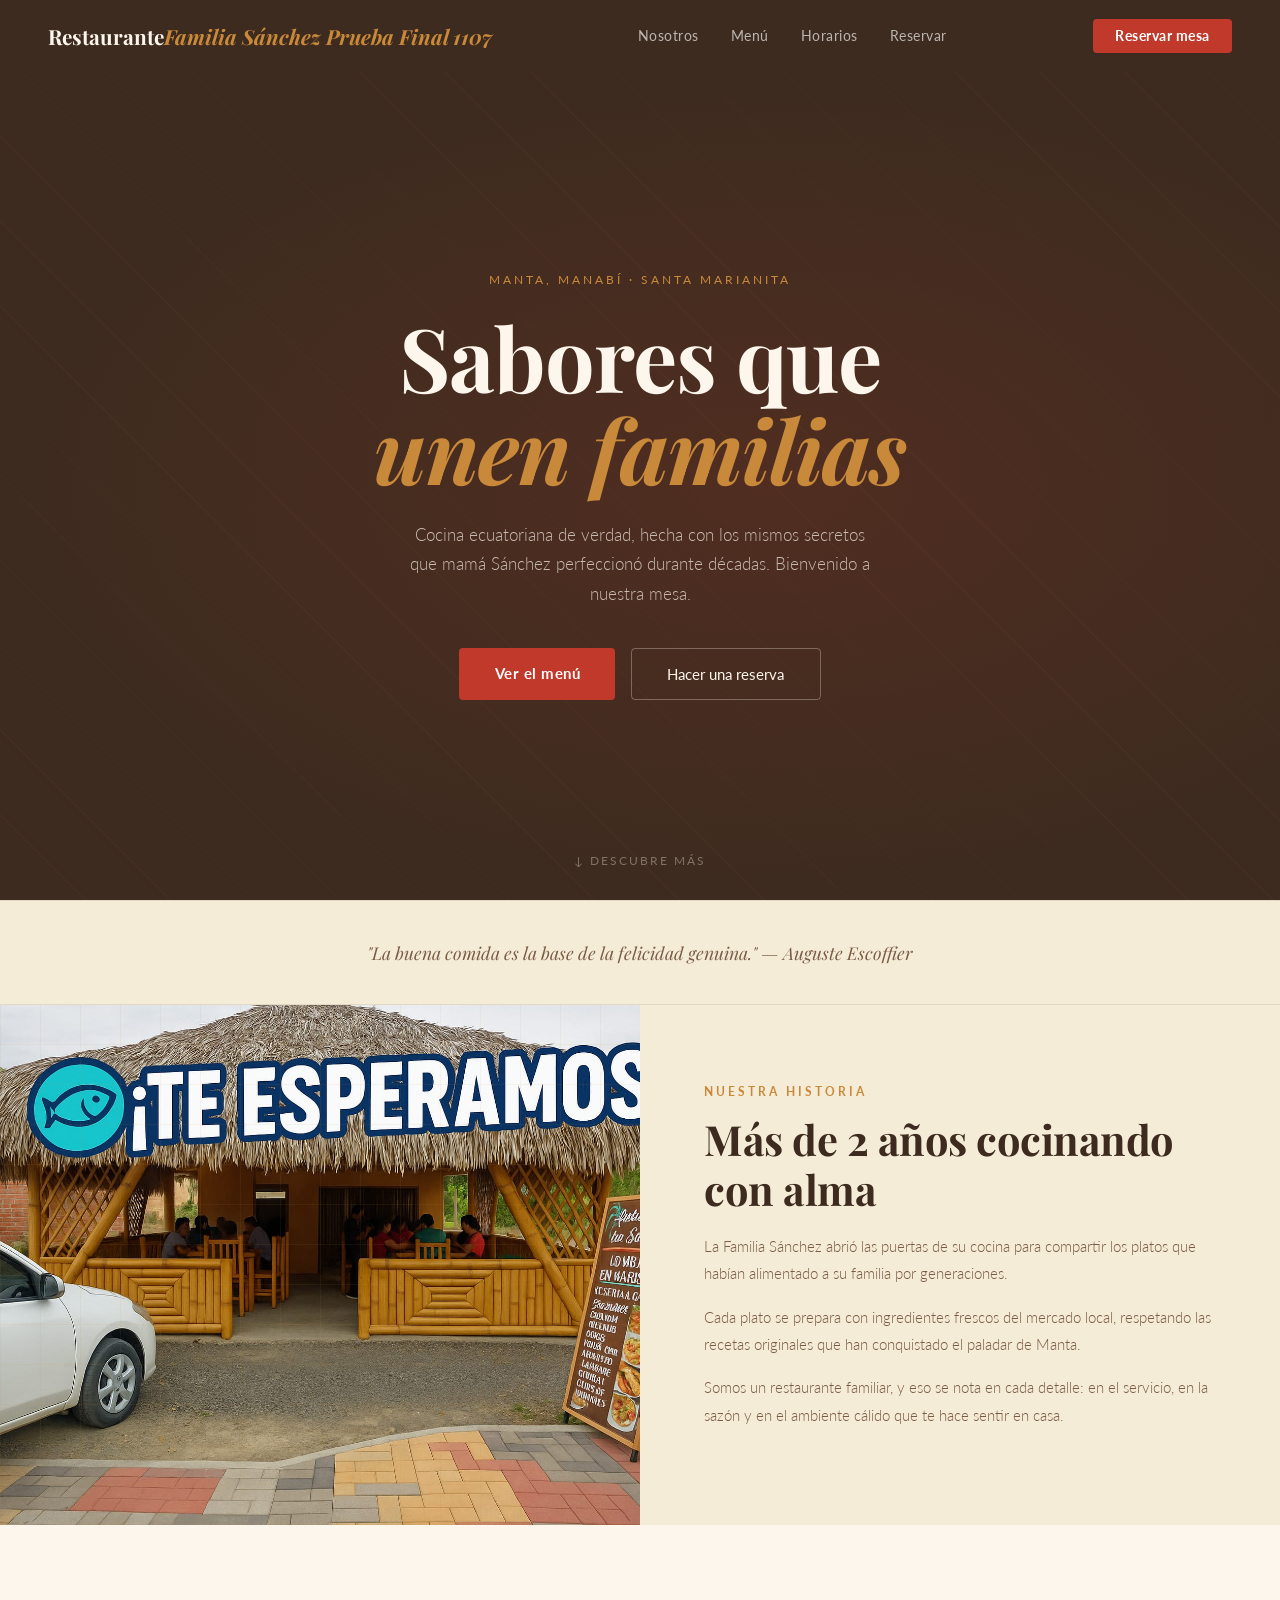
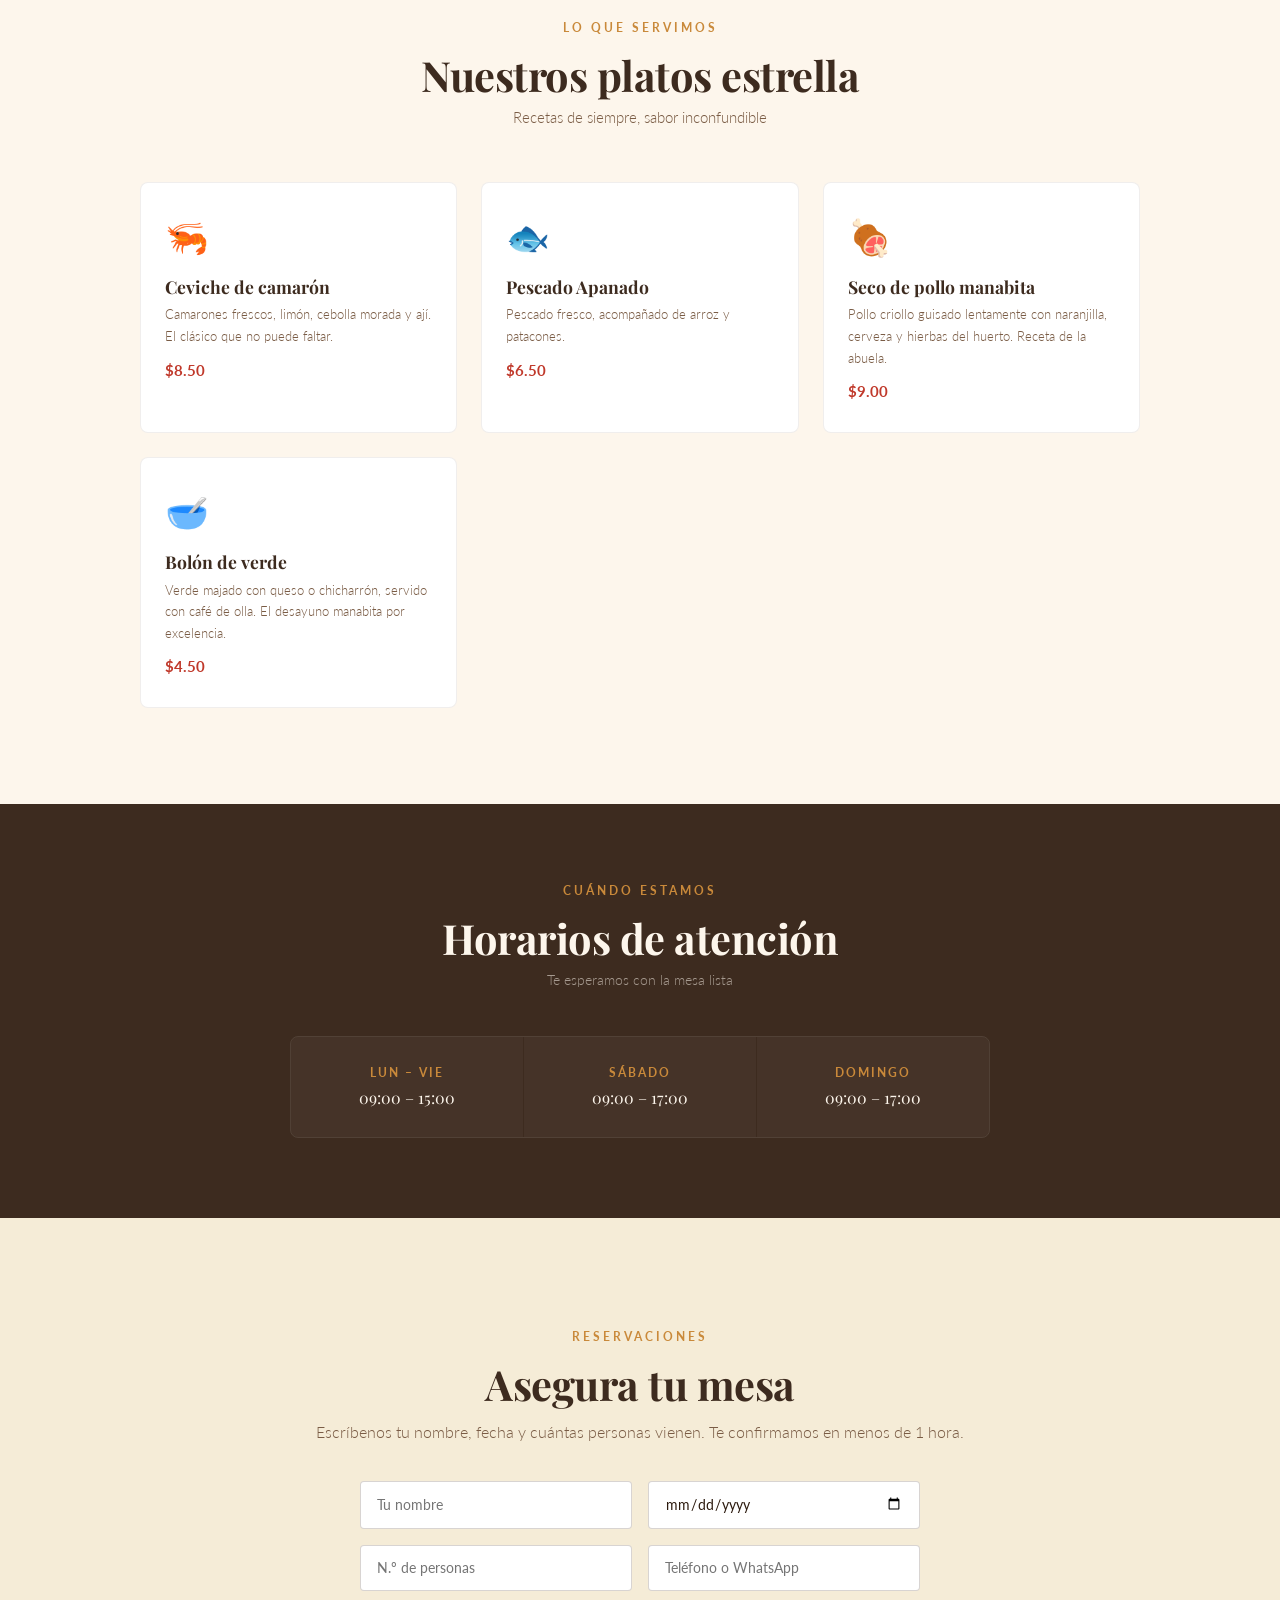
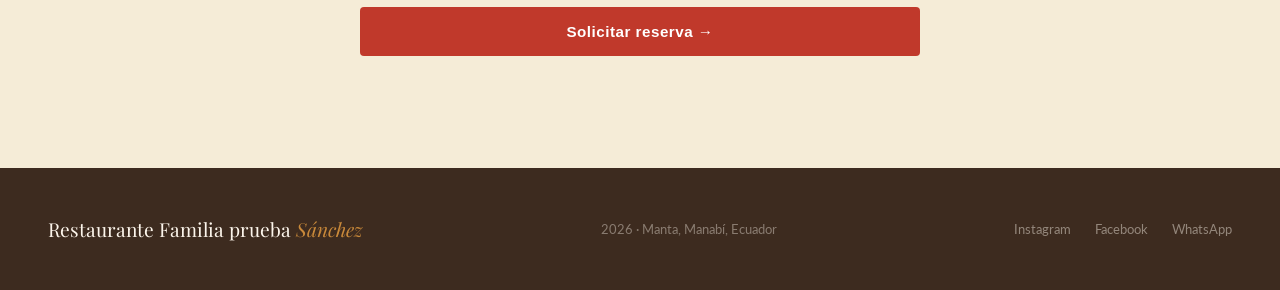
==== index.html @ eb1508d0 "dsadas" ====
<!DOCTYPE html>
<html lang="es">
<head>
  <meta charset="UTF-8">
  <meta name="viewport" content="width=device-width, initial-scale=1.0">
  <title>Restaurante Familia Sánchez</title>

  <!-- Google Fonts -->
  <link href="https://fonts.googleapis.com/css2?family=Playfair+Display:ital,wght@0,700;0,900;1,700&family=Lato:wght@300;400;700&display=swap" rel="stylesheet">

  <!-- Estilos separados -->
  <link rel="stylesheet" href="styles.css">
</head>
<body>

  <!-- ── NAVEGACIÓN ── -->
  <nav>
    <div class="logo-nav">Restaurante<span>Familia Sánchez Prueba Final 1107</span></div>
    <div class="nav-links">
      <a href="#nosotros">Nosotros</a>
      <a href="#menu">Menú</a>
      <a href="#horarios">Horarios</a>
      <a href="#reserva">Reservar</a>
    </div>
    <a href="#reserva" class="nav-res">Reservar mesa</a>
  </nav>

  <!-- ── HERO ── -->
  <section class="hero">
    <div class="hero-bg"></div>
    <div class="hero-overlay"></div>
    <div class="hero-content">
      <span class="hero-sup">Manta, Manabí · Santa Marianita</span>
      <h1>Sabores que<br><em>unen familias</em></h1>
      <p class="hero-desc">Cocina ecuatoriana de verdad, hecha con los mismos secretos que mamá Sánchez perfeccionó durante décadas. Bienvenido a nuestra mesa.</p>
      <div class="hero-btns">
        <a href="#menu" class="btn-main">Ver el menú</a>
        <a href="#reserva" class="btn-outline">Hacer una reserva</a>
      </div>
    </div>
    <div class="scroll-hint">↓ descubre más</div>
  </section>

  <!-- ── DIVIDER ── -->
  <div class="divider">
    <p>"La buena comida es la base de la felicidad genuina." — Auguste Escoffier</p>
  </div>

  <!-- ── NOSOTROS ── -->
  <div class="about" id="nosotros">
    <div class="about-image">
      <div class="about-pattern"></div>
      <img src="Restaurante.jpeg"alt="Restaurante Familia Sánchez" class="imagen-restaurante">
    </div>
    <div class="about-text">
      <span class="section-tag">Nuestra historia</span>
      <h2>Más de 2 años cocinando con alma</h2>
      <p>La Familia Sánchez abrió las puertas de su cocina para compartir los platos que habían alimentado a su familia por generaciones.</p>
      <p>Cada plato se prepara con ingredientes frescos del mercado local, respetando las recetas originales que han conquistado el paladar de Manta.</p>
      <p>Somos un restaurante familiar, y eso se nota en cada detalle: en el servicio, en la sazón y en el ambiente cálido que te hace sentir en casa.</p>
    </div>
  </div>

  <!-- ── MENÚ ── -->
  <section class="menu-section" id="menu">
    <span class="section-tag">Lo que servimos</span>
    <h2>Nuestros platos estrella</h2>
    <p class="menu-sub">Recetas de siempre, sabor inconfundible</p>
    <div class="menu-grid">
      <div class="menu-card">
        <span class="menu-emoji">🦐</span>
        <h4>Ceviche de camarón</h4>
        <p>Camarones frescos, limón, cebolla morada y ají. El clásico que no puede faltar.</p>
        <span class="menu-price">$8.50</span>
      </div>
      <div class="menu-card">
        <span class="menu-emoji">🐟</span>
        <h4>Pescado Apanado</h4>
        <p>Pescado fresco, acompañado de arroz y patacones.</p>
        <span class="menu-price">$6.50</span>
      </div>
      <div class="menu-card">
        <span class="menu-emoji">🍖</span>
        <h4>Seco de pollo manabita</h4>
        <p>Pollo criollo guisado lentamente con naranjilla, cerveza y hierbas del huerto. Receta de la abuela.</p>
        <span class="menu-price">$9.00</span>
      </div>
      <div class="menu-card">
        <span class="menu-emoji">🥣</span>
        <h4>Bolón de verde</h4>
        <p>Verde majado con queso o chicharrón, servido con café de olla. El desayuno manabita por excelencia.</p>
        <span class="menu-price">$4.50</span>
      </div>
    </div>
  </section>

  <!-- ── HORARIOS ── -->
  <section class="horarios" id="horarios">
    <span class="section-tag">Cuándo estamos</span>
    <h2>Horarios de atención</h2>
    <p class="horarios-sub">Te esperamos con la mesa lista</p>
    <div class="horarios-grid">
      <div class="horario-item">
        <div class="horario-dia">Lun – Vie</div>
        <div class="horario-hora">09:00 – 15:00</div>
      </div>
      <div class="horario-item">
        <div class="horario-dia">Sábado</div>
        <div class="horario-hora">09:00 – 17:00</div>
      </div>
      <div class="horario-item">
        <div class="horario-dia">Domingo</div>
        <div class="horario-hora">09:00 – 17:00</div>
      </div>
    </div>
  </section>

  <!-- ── RESERVA ── -->
  <section class="reserva" id="reserva">
    <span class="section-tag">Reservaciones</span>
    <h2>Asegura tu mesa</h2>
    <p>Escríbenos tu nombre, fecha y cuántas personas vienen. Te confirmamos en menos de 1 hora.</p>

    <div class="form-row">
      <input type="text"   id="nombre"   placeholder="Tu nombre"        required />
      <input type="date"   id="fecha"                                    required />
    </div>
    <div class="form-row" style="margin-top: 1rem;">
      <input type="number" id="personas" placeholder="N.º de personas"  min="1" max="20" required />
      <input type="tel"    id="telefono" placeholder="Teléfono o WhatsApp" required />
    </div>

    <button class="form-submit" id="btnReserva" onclick="enviarReserva()">
      Solicitar reserva →
    </button>
    <div class="msg" id="mensajeRespuesta"></div>
  </section>

  <!-- ── FOOTERr ── -->
  <footer>
    <div class="footer-logo">Restaurante Familia prueba <span>Sánchez</span></div>
    <p>2026 · Manta, Manabí, Ecuador</p>
    <div class="footer-links">
      <a href="#">Instagram</a>
      <a href="#">Facebook</a>
      <a href="#">WhatsApp</a>
    </div>
  </footer>

  <!-- JavaScript separado -->
  <script src="app.js"></script>

</body>
</html>
---- styles.css ----
*, *::before, *::after {
  box-sizing: border-box;
  margin: 0;
  padding: 0;
}

:root {
  --cream: #FDF6EC;
  --warm: #F5ECD7;
  --brown: #3D2B1F;
  --brown2: #6B4226;
  --red: #C0392B;
  --gold: #C9893A;
  --text: #2C1A0E;
  --muted: #7A5C45;
}

html {
  scroll-behavior: smooth;
}

body {
  font-family: 'Lato', sans-serif;
  background: var(--cream);
  color: var(--text);
  overflow-x: hidden;
}

a {
  text-decoration: none;
  color: inherit;
}

/* NAV */
nav {
  display: flex;
  justify-content: space-between;
  align-items: center;
  padding: 1.2rem 3rem;
  background: var(--brown);
  position: sticky;
  top: 0;
  z-index: 100;
}

.logo-nav {
  font-family: 'Playfair Display', serif;
  color: var(--cream);
  font-size: 1.3rem;
  font-weight: 700;
  line-height: 1.2;
}

.logo-nav span {
  color: var(--gold);
  font-style: italic;
}

.nav-links {
  display: flex;
  gap: 2rem;
  font-size: 0.88rem;
  color: rgba(255,255,255,0.65);
  letter-spacing: 0.5px;
}

.nav-links a:hover {
  color: var(--gold);
}

.nav-res {
  background: var(--red);
  color: #fff;
  padding: 0.55rem 1.4rem;
  border-radius: 4px;
  font-size: 0.85rem;
  font-weight: 700;
  letter-spacing: 0.5px;
}

.nav-res:hover {
  background: #a93226;
}

/* HERO */
.hero {
  min-height: 92vh;
  display: flex;
  align-items: center;
  justify-content: center;
  position: relative;
  overflow: hidden;
  background: var(--brown);
}

.hero-bg {
  position: absolute;
  inset: 0;
  background: repeating-linear-gradient(45deg, rgba(201,137,58,0.04) 0, rgba(201,137,58,0.04) 1px, transparent 1px, transparent 60px);
  pointer-events: none;
}

.hero-overlay {
  position: absolute;
  inset: 0;
  background: radial-gradient(ellipse at 60% 50%, rgba(192,57,43,0.15) 0, transparent 70%);
}

.hero-content {
  position: relative;
  text-align: center;
  padding: 2rem;
  max-width: 820px;
}

.hero-sup {
  font-size: 0.78rem;
  letter-spacing: 3px;
  text-transform: uppercase;
  color: var(--gold);
  margin-bottom: 1.5rem;
  display: block;
}

h1 {
  font-family: 'Playfair Display', serif;
  font-size: clamp(3rem, 8vw, 5.5rem);
  color: var(--cream);
  line-height: 1.05;
  letter-spacing: -1px;
  margin-bottom: 1.5rem;
}

h1 em {
  font-style: italic;
  color: var(--gold);
}

.hero-desc {
  color: rgba(253,246,236,0.7);
  font-size: 1.05rem;
  font-weight: 300;
  max-width: 480px;
  margin: 0 auto 2.5rem;
  line-height: 1.75;
}

.hero-btns {
  display: flex;
  gap: 1rem;
  justify-content: center;
  flex-wrap: wrap;
}

.btn-main {
  background: var(--red);
  color: #fff;
  padding: 1rem 2.2rem;
  border-radius: 4px;
  font-weight: 700;
  font-size: 0.95rem;
  letter-spacing: 0.5px;
  transition: background 0.2s;
}

.btn-main:hover {
  background: #a93226;
}

.btn-outline {
  border: 1px solid rgba(253,246,236,0.3);
  color: var(--cream);
  padding: 1rem 2.2rem;
  border-radius: 4px;
  font-size: 0.95rem;
  transition: border-color 0.2s;
}

.btn-outline:hover {
  border-color: var(--gold);
  color: var(--gold);
}

.scroll-hint {
  position: absolute;
  bottom: 2rem;
  left: 50%;
  transform: translateX(-50%);
  color: rgba(253,246,236,0.35);
  font-size: 0.75rem;
  letter-spacing: 2px;
  text-transform: uppercase;
  animation: bob 2s ease-in-out infinite;
}

@keyframes bob {
  0%, 100% { transform: translateX(-50%) translateY(0); }
  50% { transform: translateX(-50%) translateY(6px); }
}

/* DIVIDER */
.divider {
  text-align: center;
  padding: 2.5rem;
  background: var(--warm);
  border-top: 1px solid rgba(61,43,31,0.1);
  border-bottom: 1px solid rgba(61,43,31,0.1);
}

.divider p {
  font-family: 'Playfair Display', serif;
  font-style: italic;
  color: var(--muted);
  font-size: 1.1rem;
}

/* NOSOTROS */
.about {
  display: grid;
  grid-template-columns: 1fr 1fr;
  gap: 0;
  max-width: 100%;
  overflow: hidden;
}

.about-image {
  background: var(--brown2);
  min-height: 420px;
  display: flex;
  align-items: center;
  justify-content: center;
  position: relative;
  overflow: hidden;
}

.imagen-restaurante {
  position: absolute;
  inset: 0;
  width: 100%;
  height: 100%;
  object-fit: cover;        /* Llena el contenedor proporcionalmente */
  object-position: center;   /* Centra la imagen por defecto */
  z-index: 1;
}

.about-illustration {
  font-size: 7rem;
  opacity: 0.25;
  z-index: 3;
}

.about-pattern {
  position: absolute;
  inset: 0;
  background: repeating-linear-gradient(0deg, rgba(201,137,58,0.08) 0, rgba(201,137,58,0.08) 1px, transparent 1px, transparent 40px), repeating-linear-gradient(90deg, rgba(201,137,58,0.08) 0, rgba(201,137,58,0.08) 1px, transparent 1px, transparent 40px);
  z-index: 2;
}

.about-text {
  padding: 5rem 4rem;
  background: var(--warm);
}

.section-tag {
  font-size: 0.72rem;
  letter-spacing: 3px;
  text-transform: uppercase;
  color: var(--gold);
  font-weight: 700;
  margin-bottom: 1rem;
  display: block;
}

h2 {
  font-family: 'Playfair Display', serif;
  font-size: clamp(1.8rem, 3.5vw, 2.6rem);
  line-height: 1.2;
  letter-spacing: -0.5px;
  margin-bottom: 1.2rem;
  color: var(--brown);
}

.about-text p {
  color: var(--muted);
  font-size: 0.95rem;
  line-height: 1.8;
  margin-bottom: 1rem;
  font-weight: 300;
}

.about-text p strong {
  color: var(--brown2);
  font-weight: 700;
}

/* MENU PREVIEW */
.menu-section {
  padding: 6rem 3rem;
  background: var(--cream);
  text-align: center;
}

.menu-section h2 {
  margin-bottom: 0.5rem;
}

.menu-sub {
  color: var(--muted);
  font-size: 0.95rem;
  margin-bottom: 3.5rem;
  font-weight: 300;
}

.menu-grid {
  display: grid;
  grid-template-columns: repeat(auto-fit, minmax(240px, 1fr));
  gap: 1.5rem;
  max-width: 1000px;
  margin: 0 auto;
}

.menu-card {
  background: #fff;
  border: 1px solid rgba(61,43,31,0.08);
  border-radius: 8px;
  padding: 2rem 1.5rem;
  text-align: left;
  transition: transform 0.2s, box-shadow 0.2s;
}

.menu-card:hover {
  transform: translateY(-4px);
  box-shadow: 0 12px 30px rgba(61,43,31,0.1);
}

.menu-emoji {
  font-size: 2.2rem;
  margin-bottom: 1rem;
  display: block;
}

.menu-card h4 {
  font-family: 'Playfair Display', serif;
  font-size: 1.1rem;
  margin-bottom: 0.4rem;
  color: var(--brown);
}

.menu-card p {
  font-size: 0.82rem;
  color: var(--muted);
  line-height: 1.65;
  font-weight: 300;
}

.menu-price {
  display: inline-block;
  margin-top: 0.8rem;
  font-weight: 700;
  color: var(--red);
  font-size: 0.95rem;
}

/* HORARIOS */
.horarios {
  background: var(--brown);
  padding: 5rem 3rem;
  text-align: center;
}

.horarios h2 {
  color: var(--cream);
  margin-bottom: 0.5rem;
}

.horarios-sub {
  color: rgba(253,246,236,0.55);
  font-size: 0.9rem;
  margin-bottom: 3rem;
  font-weight: 300;
}

.horarios-grid {
  display: flex;
  justify-content: center;
  gap: 1px;
  max-width: 700px;
  margin: 0 auto;
  border: 1px solid rgba(255,255,255,0.1);
  border-radius: 8px;
  overflow: hidden;
}

.horario-item {
  flex: 1;
  padding: 1.8rem 1rem;
  background: rgba(255,255,255,0.04);
}

.horario-item:hover {
  background: rgba(201,137,58,0.1);
}

.horario-dia {
  font-size: 0.72rem;
  letter-spacing: 2px;
  text-transform: uppercase;
  color: var(--gold);
  font-weight: 700;
  margin-bottom: 0.5rem;
}

.horario-hora {
  color: var(--cream);
  font-family: 'Playfair Display', serif;
  font-size: 1rem;
}

/* RESERVA */
.reserva {
  padding: 7rem 3rem;
  background: var(--warm);
  text-align: center;
}

.reserva h2 {
  margin-bottom: 0.8rem;
}

.reserva p {
  color: var(--muted);
  margin-bottom: 2.5rem;
  font-weight: 300;
}

.form-row {
  display: flex;
  gap: 1rem;
  justify-content: center;
  flex-wrap: wrap;
  max-width: 560px;
  margin: 0 auto;
}

.form-row input {
  flex: 1;
  min-width: 160px;
  padding: 0.85rem 1rem;
  border: 1px solid rgba(61,43,31,0.2);
  border-radius: 4px;
  background: #fff;
  font-family: 'Lato', sans-serif;
  font-size: 0.9rem;
  color: var(--text);
  outline: none;
}

.form-row input:focus {
  border-color: var(--gold);
}

.form-submit {
  width: 100%;
  max-width: 560px;
  margin: 1rem auto 0;
  display: block;
  background: var(--red);
  color: #fff;
  border: none;
  padding: 1rem;
  border-radius: 4px;
  font-size: 0.95rem;
  font-weight: 700;
  letter-spacing: 0.5px;
  cursor: pointer;
}

.form-submit:hover {
  background: #a93226;
}

/* FOOTER */
footer {
  background: var(--brown);
  padding: 3rem;
  display: flex;
  flex-wrap: wrap;
  gap: 2rem;
  justify-content: space-between;
  align-items: center;
}

.footer-logo {
  font-family: 'Playfair Display', serif;
  color: var(--cream);
  font-size: 1.2rem;
}

.footer-logo span {
  color: var(--gold);
  font-style: italic;
}

footer p {
  font-size: 0.82rem;
  color: rgba(253,246,236,0.4);
}

.footer-links {
  display: flex;
  gap: 1.5rem;
  font-size: 0.82rem;
  color: rgba(253,246,236,0.45);
}

.footer-links a:hover {
  color: var(--gold);
}

/* MEDIA QUERIES */
@media(max-width: 700px) {
  nav { padding: 1rem 1.5rem; }
  .nav-links { display: none;}
}
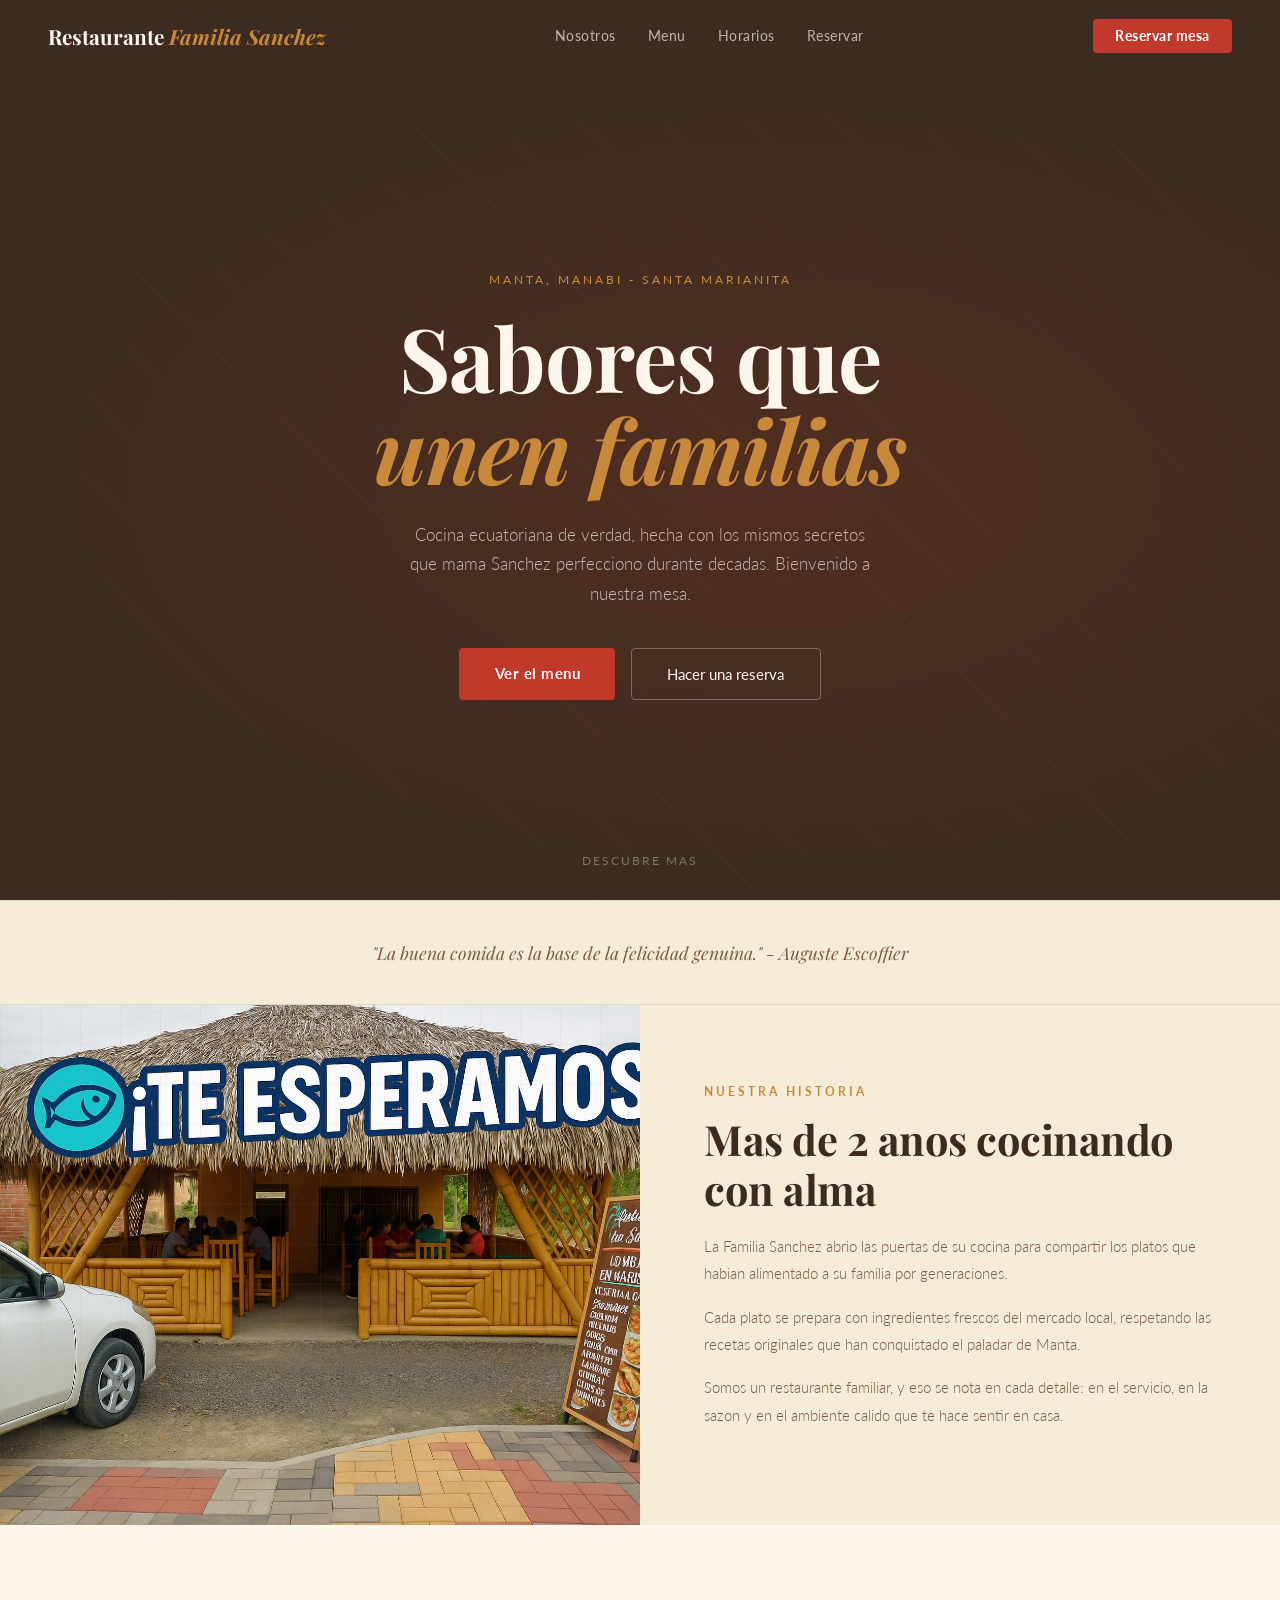
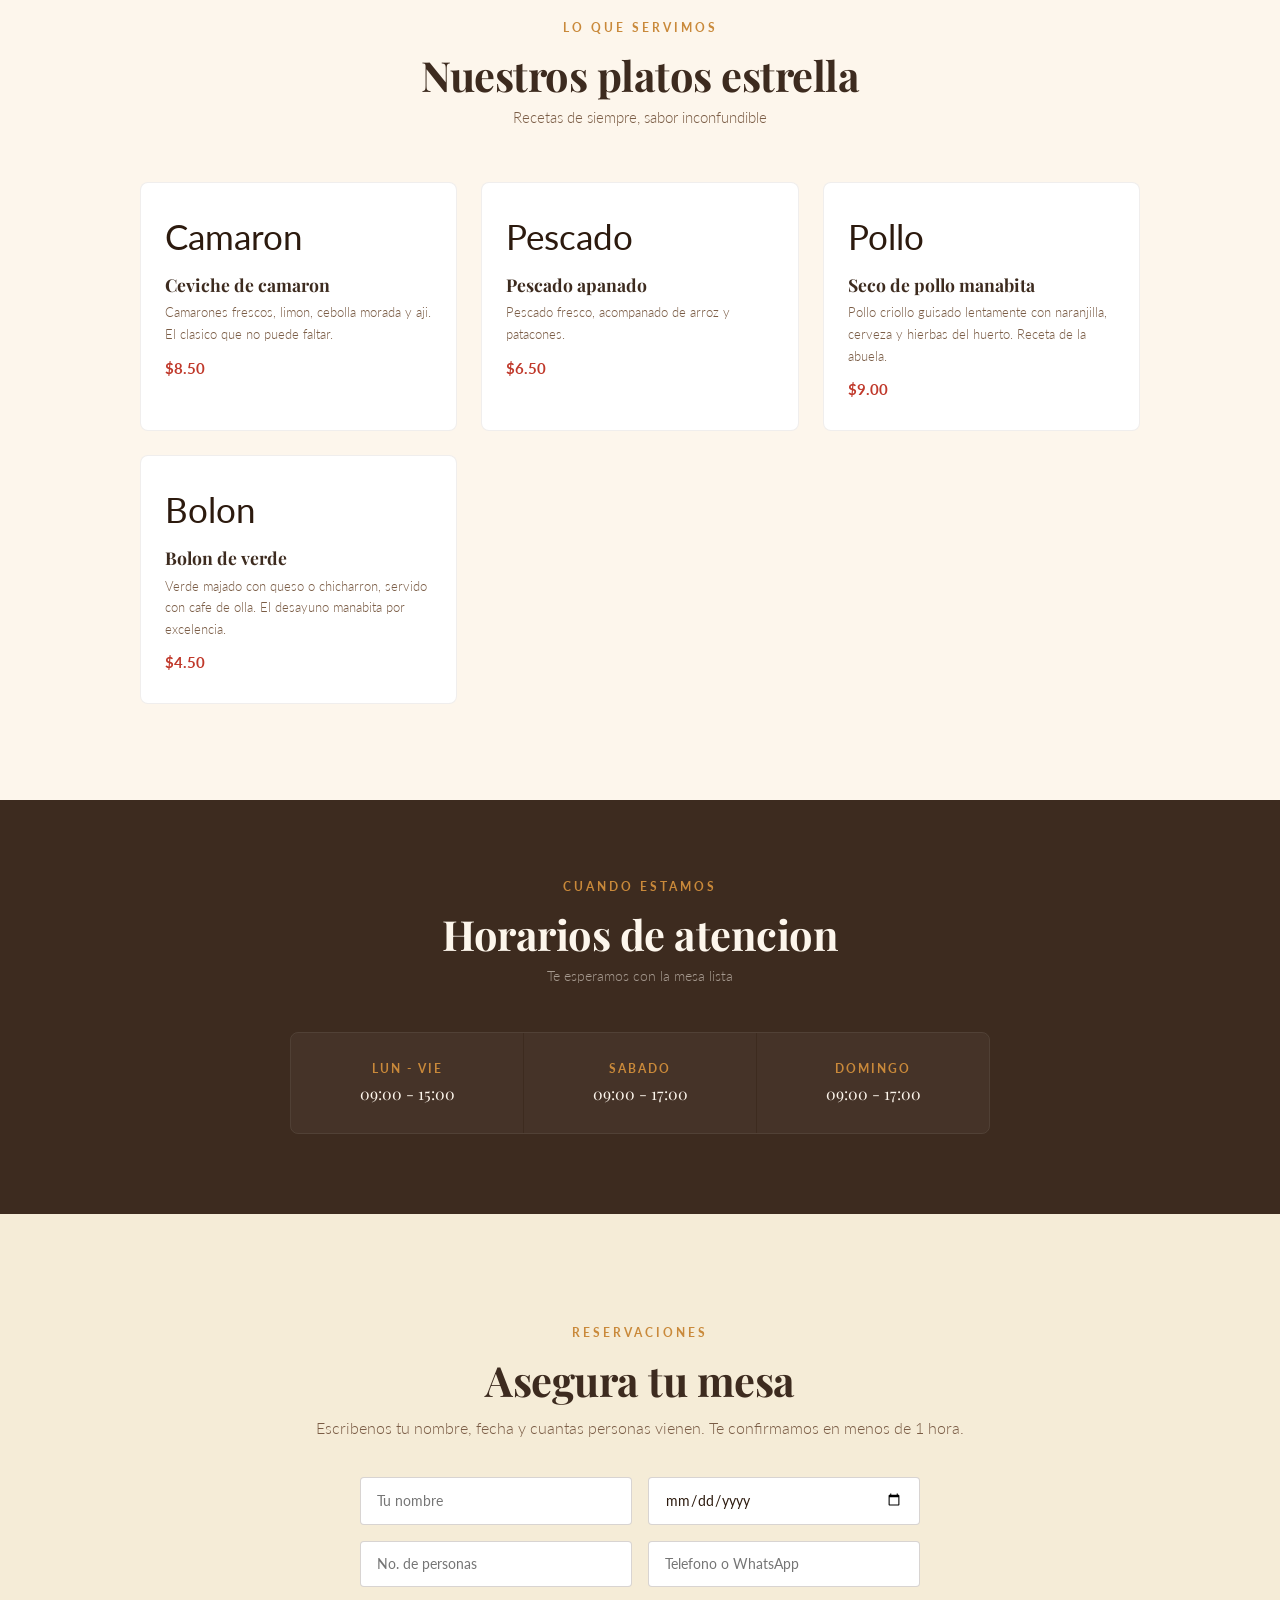
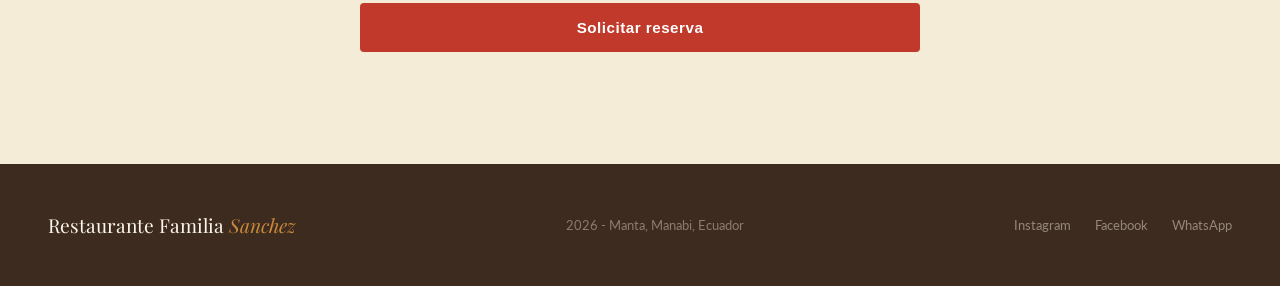
==== commit 3c0c91d0: "mejora la configuración de despliegue y actualiza el frontend y backend para una mejor gestión de re" ====
--- a/index.html
+++ b/index.html
@@ -3,152 +3,134 @@
 <head>
   <meta charset="UTF-8">
   <meta name="viewport" content="width=device-width, initial-scale=1.0">
-  <title>Restaurante Familia Sánchez</title>
-
-  <!-- Google Fonts -->
+  <title>Restaurante Familia Sanchez</title>
   <link href="https://fonts.googleapis.com/css2?family=Playfair+Display:ital,wght@0,700;0,900;1,700&family=Lato:wght@300;400;700&display=swap" rel="stylesheet">
-
-  <!-- Estilos separados -->
   <link rel="stylesheet" href="styles.css">
+  <script src="app.js" defer></script>
 </head>
 <body>
-
-  <!-- ── NAVEGACIÓN ── -->
   <nav>
-    <div class="logo-nav">Restaurante<span>Familia Sánchez Prueba Final 1107</span></div>
+    <div class="logo-nav">Restaurante <span>Familia Sanchez</span></div>
     <div class="nav-links">
       <a href="#nosotros">Nosotros</a>
-      <a href="#menu">Menú</a>
+      <a href="#menu">Menu</a>
       <a href="#horarios">Horarios</a>
       <a href="#reserva">Reservar</a>
     </div>
     <a href="#reserva" class="nav-res">Reservar mesa</a>
   </nav>
 
-  <!-- ── HERO ── -->
   <section class="hero">
     <div class="hero-bg"></div>
     <div class="hero-overlay"></div>
     <div class="hero-content">
-      <span class="hero-sup">Manta, Manabí · Santa Marianita</span>
+      <span class="hero-sup">Manta, Manabi - Santa Marianita</span>
       <h1>Sabores que<br><em>unen familias</em></h1>
-      <p class="hero-desc">Cocina ecuatoriana de verdad, hecha con los mismos secretos que mamá Sánchez perfeccionó durante décadas. Bienvenido a nuestra mesa.</p>
+      <p class="hero-desc">Cocina ecuatoriana de verdad, hecha con los mismos secretos que mama Sanchez perfecciono durante decadas. Bienvenido a nuestra mesa.</p>
       <div class="hero-btns">
-        <a href="#menu" class="btn-main">Ver el menú</a>
+        <a href="#menu" class="btn-main">Ver el menu</a>
         <a href="#reserva" class="btn-outline">Hacer una reserva</a>
       </div>
     </div>
-    <div class="scroll-hint">↓ descubre más</div>
+    <div class="scroll-hint">descubre mas</div>
   </section>
 
-  <!-- ── DIVIDER ── -->
   <div class="divider">
-    <p>"La buena comida es la base de la felicidad genuina." — Auguste Escoffier</p>
+    <p>"La buena comida es la base de la felicidad genuina." - Auguste Escoffier</p>
   </div>
 
-  <!-- ── NOSOTROS ── -->
   <div class="about" id="nosotros">
     <div class="about-image">
       <div class="about-pattern"></div>
-      <img src="Restaurante.jpeg"alt="Restaurante Familia Sánchez" class="imagen-restaurante">
+      <img src="Restaurante.jpeg" alt="Restaurante Familia Sanchez" class="imagen-restaurante">
     </div>
     <div class="about-text">
       <span class="section-tag">Nuestra historia</span>
-      <h2>Más de 2 años cocinando con alma</h2>
-      <p>La Familia Sánchez abrió las puertas de su cocina para compartir los platos que habían alimentado a su familia por generaciones.</p>
+      <h2>Mas de 2 anos cocinando con alma</h2>
+      <p>La Familia Sanchez abrio las puertas de su cocina para compartir los platos que habian alimentado a su familia por generaciones.</p>
       <p>Cada plato se prepara con ingredientes frescos del mercado local, respetando las recetas originales que han conquistado el paladar de Manta.</p>
-      <p>Somos un restaurante familiar, y eso se nota en cada detalle: en el servicio, en la sazón y en el ambiente cálido que te hace sentir en casa.</p>
+      <p>Somos un restaurante familiar, y eso se nota en cada detalle: en el servicio, en la sazon y en el ambiente calido que te hace sentir en casa.</p>
     </div>
   </div>
 
-  <!-- ── MENÚ ── -->
   <section class="menu-section" id="menu">
     <span class="section-tag">Lo que servimos</span>
     <h2>Nuestros platos estrella</h2>
     <p class="menu-sub">Recetas de siempre, sabor inconfundible</p>
     <div class="menu-grid">
       <div class="menu-card">
-        <span class="menu-emoji">🦐</span>
-        <h4>Ceviche de camarón</h4>
-        <p>Camarones frescos, limón, cebolla morada y ají. El clásico que no puede faltar.</p>
+        <span class="menu-emoji">Camaron</span>
+        <h4>Ceviche de camaron</h4>
+        <p>Camarones frescos, limon, cebolla morada y aji. El clasico que no puede faltar.</p>
         <span class="menu-price">$8.50</span>
       </div>
       <div class="menu-card">
-        <span class="menu-emoji">🐟</span>
-        <h4>Pescado Apanado</h4>
-        <p>Pescado fresco, acompañado de arroz y patacones.</p>
+        <span class="menu-emoji">Pescado</span>
+        <h4>Pescado apanado</h4>
+        <p>Pescado fresco, acompanado de arroz y patacones.</p>
         <span class="menu-price">$6.50</span>
       </div>
       <div class="menu-card">
-        <span class="menu-emoji">🍖</span>
+        <span class="menu-emoji">Pollo</span>
         <h4>Seco de pollo manabita</h4>
         <p>Pollo criollo guisado lentamente con naranjilla, cerveza y hierbas del huerto. Receta de la abuela.</p>
         <span class="menu-price">$9.00</span>
       </div>
       <div class="menu-card">
-        <span class="menu-emoji">🥣</span>
-        <h4>Bolón de verde</h4>
-        <p>Verde majado con queso o chicharrón, servido con café de olla. El desayuno manabita por excelencia.</p>
+        <span class="menu-emoji">Bolon</span>
+        <h4>Bolon de verde</h4>
+        <p>Verde majado con queso o chicharron, servido con cafe de olla. El desayuno manabita por excelencia.</p>
         <span class="menu-price">$4.50</span>
       </div>
     </div>
   </section>
 
-  <!-- ── HORARIOS ── -->
   <section class="horarios" id="horarios">
-    <span class="section-tag">Cuándo estamos</span>
-    <h2>Horarios de atención</h2>
+    <span class="section-tag">Cuando estamos</span>
+    <h2>Horarios de atencion</h2>
     <p class="horarios-sub">Te esperamos con la mesa lista</p>
     <div class="horarios-grid">
       <div class="horario-item">
-        <div class="horario-dia">Lun – Vie</div>
-        <div class="horario-hora">09:00 – 15:00</div>
+        <div class="horario-dia">Lun - Vie</div>
+        <div class="horario-hora">09:00 - 15:00</div>
       </div>
       <div class="horario-item">
-        <div class="horario-dia">Sábado</div>
-        <div class="horario-hora">09:00 – 17:00</div>
+        <div class="horario-dia">Sabado</div>
+        <div class="horario-hora">09:00 - 17:00</div>
       </div>
       <div class="horario-item">
         <div class="horario-dia">Domingo</div>
-        <div class="horario-hora">09:00 – 17:00</div>
+        <div class="horario-hora">09:00 - 17:00</div>
       </div>
     </div>
   </section>
 
-  <!-- ── RESERVA ── -->
   <section class="reserva" id="reserva">
     <span class="section-tag">Reservaciones</span>
     <h2>Asegura tu mesa</h2>
-    <p>Escríbenos tu nombre, fecha y cuántas personas vienen. Te confirmamos en menos de 1 hora.</p>
+    <p>Escribenos tu nombre, fecha y cuantas personas vienen. Te confirmamos en menos de 1 hora.</p>
 
     <div class="form-row">
-      <input type="text"   id="nombre"   placeholder="Tu nombre"        required />
-      <input type="date"   id="fecha"                                    required />
+      <input type="text" id="nombre" placeholder="Tu nombre" required>
+      <input type="date" id="fecha" required>
     </div>
     <div class="form-row" style="margin-top: 1rem;">
-      <input type="number" id="personas" placeholder="N.º de personas"  min="1" max="20" required />
-      <input type="tel"    id="telefono" placeholder="Teléfono o WhatsApp" required />
+      <input type="number" id="personas" placeholder="No. de personas" min="1" max="20" required>
+      <input type="tel" id="telefono" placeholder="Telefono o WhatsApp" required>
     </div>
 
-    <button class="form-submit" id="btnReserva" onclick="enviarReserva()">
-      Solicitar reserva →
-    </button>
+    <button class="form-submit" id="btnReserva" onclick="enviarReserva()">Solicitar reserva</button>
     <div class="msg" id="mensajeRespuesta"></div>
   </section>
 
-  <!-- ── FOOTERr ── -->
   <footer>
-    <div class="footer-logo">Restaurante Familia prueba <span>Sánchez</span></div>
-    <p>2026 · Manta, Manabí, Ecuador</p>
+    <div class="footer-logo">Restaurante Familia <span>Sanchez</span></div>
+    <p>2026 - Manta, Manabi, Ecuador</p>
     <div class="footer-links">
       <a href="#">Instagram</a>
       <a href="#">Facebook</a>
       <a href="#">WhatsApp</a>
     </div>
   </footer>
-
-  <!-- JavaScript separado -->
-  <script src="app.js"></script>
-
 </body>
 </html>
